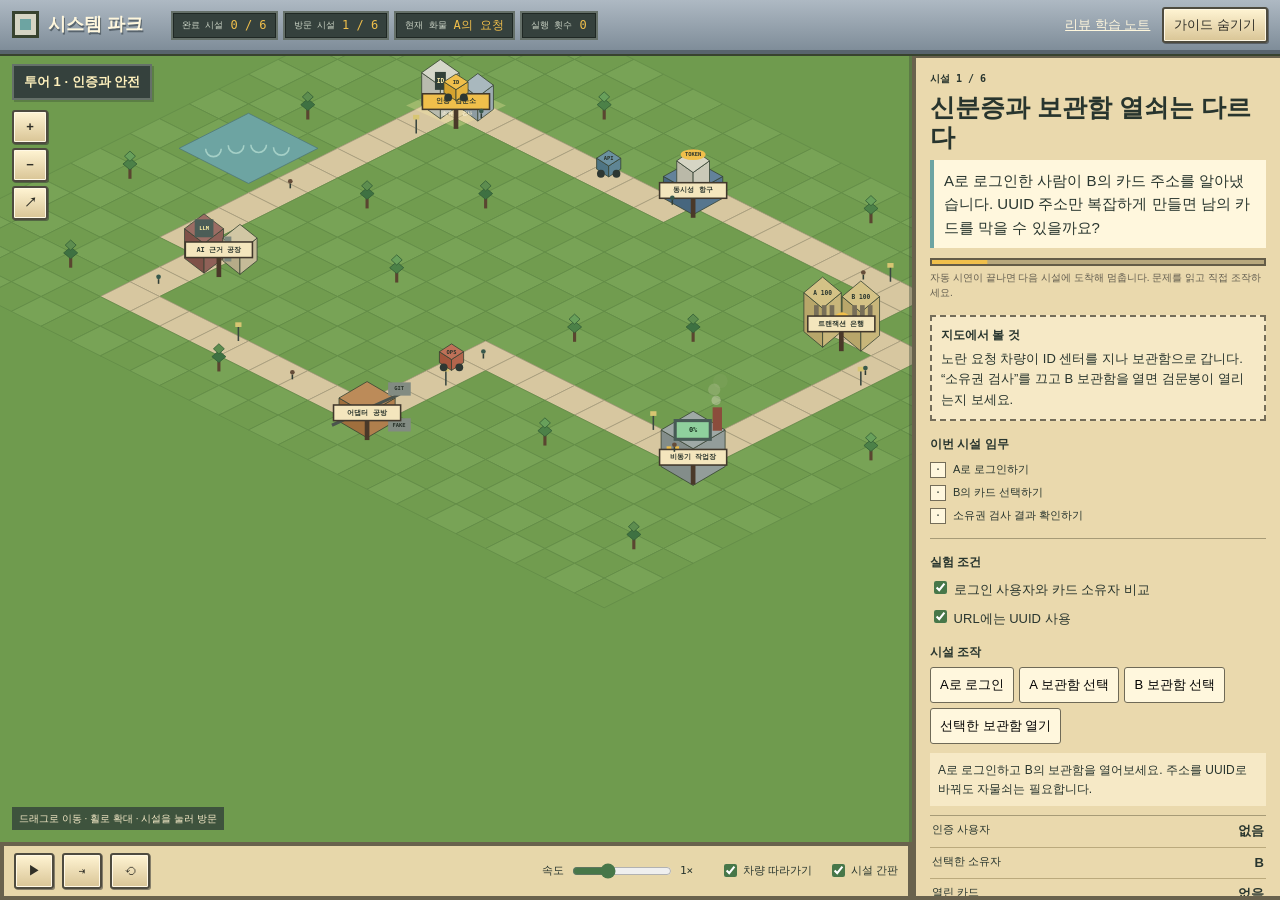
==== game.html @ 492c65b8 "Publish KTC4 review learning site" ====
<!doctype html><html lang="ko"><head><meta charset="utf-8"><meta name="viewport" content="width=device-width,initial-scale=1"><title>시스템 파크 · 만져보는 CS</title><link rel="stylesheet" href="./tokens.css"><link rel="stylesheet" href="./game.css"></head>
<body>
<header class="topbar"><a class="brand" href="./game.html"><span class="brand-mark"></span>시스템 파크</a><div class="hud"><span><small>완료 시설</small><b id="completed">0 / 6</b></span><span><small>방문 시설</small><b id="visited">1 / 6</b></span><span><small>현재 화물</small><b id="cargo">요청 A·B</b></span><span><small>실행 횟수</small><b id="runs">0</b></span></div><a class="notes" href="./" aria-label="리뷰 학습 노트"><span class="notes-full">리뷰 학습 노트</span><span class="notes-short" aria-hidden="true">노트</span></a><button id="guideToggle">가이드 숨기기</button></header>
<main class="park-shell">
 <section class="stage" aria-label="등각 투영 시스템 공원">
  <canvas id="park" role="img" aria-label="여섯 개 백엔드 시설이 도로로 연결된 시스템 공원"></canvas>
  <div class="act-name" id="actName">투어 1 · 인증과 안전</div>
  <div class="zoom"><button id="zoomIn" aria-label="확대">+</button><button id="zoomOut" aria-label="축소">−</button><button id="zoomFit" aria-label="공원 전체 보기">↗</button></div>
  <div class="map-help">드래그로 이동 · 휠로 확대 · 시설을 눌러 방문</div>
 </section>
 <aside class="guide" id="guide">
  <div class="stop"><span id="stopNo">시설 1 / 6</span><button id="guideClose" aria-label="가이드 닫기">×</button></div>
  <h1 id="title"></h1><p class="lead" id="problem"></p>
  <div class="progress"><i id="progressBar"></i></div><p class="reading-stop">자동 시연이 끝나면 다음 시설에 도착해 멈춥니다. 문제를 읽고 직접 조작하세요.</p>
  <section class="watch"><h2>지도에서 볼 것</h2><p id="observe"></p></section>
  <section class="mission"><h2>이번 시설 임무</h2><ol id="mission"></ol><p id="completeStamp" hidden>시설 이해 완료 · 다음 시설로 이동하세요.</p></section>
  <section class="settings"><h2>실험 조건</h2><div id="settings"></div></section>
  <section class="controls"><h2>시설 조작</h2><div id="actions"></div><p id="message" aria-live="polite"></p><dl id="metrics"></dl></section>
  <details><summary>왜 이렇게 되나요?</summary><p id="foundation"></p><p class="limit" id="limit"></p></details>
  <details><summary>학생 PR와 관련 자료</summary><div id="sources"></div></details>
  <section class="route"><h2>전체 노선 <small>시설을 눌러 이동</small></h2><nav id="stops" aria-label="전체 시설"></nav></section>
 </aside>
 <footer class="dock"><button id="play" aria-label="재생 또는 일시정지">❙❙</button><button id="next" aria-label="다음 시설">⇥</button><button id="restart" aria-label="투어 처음부터">⟲</button><label>속도 <input id="speed" type="range" min="0.5" max="2" step="0.5" value="1"><output id="speedOut">1×</output></label><label><input id="follow" type="checkbox" checked> 차량 따라가기</label><label><input id="signs" type="checkbox" checked> 시설 간판</label></footer>
</main>
<script type="module" src="./game.js"></script></body></html>
---- tokens.css ----
/* Hallmark · studied-DNA: ChipTycoon public reference · product: CS learning park
 * palette: grass + steel + parchment · typography: sturdy system sans + mono labels
 */
:root{
 --color-grass:#6f9b4e;--color-grass-dark:#5d8643;--color-grass-light:#7fa85b;
 --color-road:#d7c7a0;--color-road-edge:#a69b7d;--color-water:#6da4a2;
 --color-ink:#28352e;--color-muted:#687063;--color-paper:#f2e4bd;--color-paper-light:#fff7dd;
 --color-steel:#8795a2;--color-steel-dark:#58646d;--color-panel:#ead9ad;
 --color-accent:#f0bf4b;--color-accent-ink:#28352e;--color-danger:#b44f3b;--color-safe:#477749;--color-focus:#fff0a6;
 --color-wall:#d6d5c4;--color-wall-dark:#9ea399;--color-roof:#9d4b39;--color-shadow:#34453255;
 --color-toolbar-top:#aeb9c3;--color-toolbar-bottom:#7f8d99;--color-toolbar-shadow:#38432f;--color-hud:#35413d;--color-hud-edge:#657069;--color-hud-deep:#1f2824;--color-hud-copy:#fff5cf;--color-hud-muted:#cbd4c6;
 --color-button-top:#fff4d3;--color-button-bottom:#d9c596;--color-button-ink:#302f27;--color-button-edge:#4e4b3f;--color-button-shine:#fff8e5;--color-button-shadow:#3338;--color-map-label:#fff1bd;--color-map-help:#334139cc;--color-map-help-ink:#f8edca;
 --color-panel-edge:#69624d;--color-panel-shadow:#3f493a66;--color-progress-edge:#645c47;--color-progress-track:#b8a87d;--color-reading:#625d4f;--color-note-edge:#746d59;--color-note:#f6e9c6;--color-rule-soft:#a79b77;--color-rule-mid:#bbaa7d;--color-rule-detail:#a99e7c;--color-limit:#5a5143;--color-link:#385d42;--color-route-edge:#81785f;--color-route:#f4e6bd;--color-dock:#e7d7aa;
 --font-display:"Trebuchet MS","Segoe UI",Verdana,sans-serif;--font-body:"Trebuchet MS","Segoe UI",Verdana,sans-serif;--font-mono:Menlo,Consolas,monospace;
 --space-xs:4px;--space-sm:8px;--space-md:12px;--space-lg:16px;--space-xl:24px;
 --text-xs:11px;--text-sm:13px;--text-md:15px;--text-lg:20px;--text-xl:28px;
 --radius-sm:3px;--rule:1px solid #6f6a57;--ease-out:cubic-bezier(.16,1,.3,1);--dur-fast:140ms;
}
---- game.css ----
/* Hallmark · macrostructure: isometric park + attached guide + HUD dock · tone: playful operational · anchor hue: grass green · theme: studied-DNA (source: ChipTycoon) · paper: #f2e4bd · accent: #f0bf4b · display/body: Trebuchet MS
 * studied: yes · pre-emit critique: P5 H5 E5 S5 R4 V5
 * contrast: pass (40–41) · nav: N7 · footer: Ft8 · slop: pass (42–49) · mobile: pass (34,49–57)
 */
*{box-sizing:border-box}html,body{margin:0;overflow-x:clip}body{font:var(--text-sm)/1.55 var(--font-body);color:var(--color-ink);background:var(--color-grass-dark)}button,input,select{font:inherit}button,a{white-space:nowrap}.topbar{height:54px;display:flex;align-items:center;gap:var(--space-md);padding:0 var(--space-md);background:linear-gradient(var(--color-toolbar-top),var(--color-toolbar-bottom));border-bottom:4px solid var(--color-steel-dark);box-shadow:0 2px 0 var(--color-toolbar-shadow);position:relative;z-index:5}.brand{display:flex;align-items:center;gap:9px;color:var(--color-paper-light);font-size:18px;font-weight:850;text-decoration:none;text-shadow:1px 2px var(--color-steel-dark)}.brand-mark{width:27px;height:27px;border:3px solid var(--color-toolbar-shadow);background:var(--color-water);box-shadow:inset 0 0 0 5px var(--color-wall)}.hud{display:flex;gap:5px;margin-left:16px}.hud span{display:flex;align-items:center;gap:7px;background:var(--color-hud);color:var(--color-hud-copy);border:2px solid var(--color-hud-edge);padding:4px 9px;box-shadow:inset 0 0 0 1px var(--color-hud-deep)}.hud small{font:9px var(--font-mono);color:var(--color-hud-muted)}.hud b{font:12px var(--font-mono);color:var(--color-accent)}.notes{margin-left:auto;color:var(--color-paper-light)}.notes-short{display:none}.topbar button,.dock button,.zoom button{border:2px solid var(--color-button-edge);border-radius:var(--radius-sm);background:linear-gradient(var(--color-button-top),var(--color-button-bottom));color:var(--color-button-ink);padding:6px 10px;box-shadow:inset 0 0 0 1px var(--color-button-shine),1px 1px var(--color-button-shadow);cursor:pointer}.topbar button:hover,.dock button:hover,.zoom button:hover{filter:brightness(1.07)}button:active{filter:brightness(.92)}button:disabled{opacity:.55;cursor:not-allowed;background:var(--color-wall)}button:focus-visible,a:focus-visible,input:focus-visible,select:focus-visible,summary:focus-visible{outline:2px solid var(--color-focus);outline-offset:1px}.park-shell{height:calc(100dvh - 54px);display:grid;grid-template-columns:minmax(0,1fr) 368px;grid-template-rows:minmax(0,1fr) 58px;position:relative}.stage{position:relative;min-width:0;overflow:hidden;background:var(--color-grass)}#park{display:block;width:100%;height:100%;image-rendering:pixelated;touch-action:none;cursor:grab}#park:active{cursor:grabbing}.act-name{position:absolute;left:12px;top:10px;background:var(--color-hud);color:var(--color-map-label);border:2px solid var(--color-hud-edge);padding:6px 10px;font-weight:750;box-shadow:2px 2px var(--color-shadow)}.zoom{position:absolute;left:12px;top:56px;display:grid;gap:4px}.zoom button{width:36px;height:34px;padding:0;font-weight:800}.map-help{position:absolute;left:12px;bottom:12px;background:var(--color-map-help);color:var(--color-map-help-ink);padding:4px 7px;font-size:10px}.guide{grid-column:2;grid-row:1/3;background:var(--color-panel);border:4px solid var(--color-panel-edge);border-right:0;padding:14px;overflow:auto;box-shadow:-3px 0 var(--color-panel-shadow);z-index:3}.guide.hidden{display:none}.park-shell:has(.guide.hidden){grid-template-columns:1fr}.stop{display:flex;justify-content:space-between;align-items:center;font:10px var(--font-mono);font-weight:800}.stop button{display:none;border:0;background:none;font-size:22px}.guide h1{font-size:25px;line-height:1.18;margin:7px 0 8px;overflow-wrap:anywhere;min-width:0}.lead{font-size:15px;background:var(--color-paper-light);border-left:4px solid var(--color-water);padding:9px 10px;margin:0}.progress{height:8px;border:2px solid var(--color-progress-edge);background:var(--color-progress-track);margin-top:10px}.progress i{display:block;height:100%;width:100%;background:var(--color-accent);transition:transform var(--dur-fast) var(--ease-out);transform-origin:left}.reading-stop{font-size:10px;color:var(--color-reading);margin:4px 0 14px}.guide h2{font-size:12px;margin:14px 0 5px}.watch{border:2px dashed var(--color-note-edge);background:var(--color-note);padding:9px}.watch h2{margin-top:0}.watch p{margin:0}.mission{border-bottom:1px solid var(--color-rule-soft);padding-bottom:10px}.mission ol{list-style:none;margin:0;padding:0}.mission li{display:flex;align-items:center;gap:7px;padding:3px 0;font-size:11px}.mission li span{display:inline-grid;place-items:center;width:16px;height:16px;border:1px solid var(--color-note-edge);background:var(--color-paper-light);font:10px var(--font-mono)}.mission li.done{color:var(--color-safe);text-decoration:line-through;text-decoration-thickness:1px}.mission li.done span{background:var(--color-safe);color:var(--color-paper-light)}#completeStamp{background:var(--color-safe);color:var(--color-paper-light);padding:7px;margin:7px 0 0;font-weight:750}.settings label{display:block;margin:7px 0}.settings select{width:100%;padding:6px;background:var(--color-paper-light);border:var(--rule);outline:2px solid transparent}.settings input,.dock input{accent-color:var(--color-safe)}#actions{display:flex;flex-wrap:wrap;gap:5px}#actions button{border:var(--rule);border-radius:var(--radius-sm);background:var(--color-paper-light);padding:7px 9px;cursor:pointer}#actions button:not(:disabled):hover{background:var(--color-button-shine)}#actions button:disabled{opacity:.55;cursor:not-allowed;background:var(--color-wall)}#message{min-height:44px;background:var(--color-note);padding:8px;margin:9px 0;font-size:12px}#metrics{margin:0;border-top:1px solid var(--color-rule-soft)}#metrics div{display:flex;justify-content:space-between;border-bottom:1px solid var(--color-rule-mid);padding:5px 2px}#metrics dt{font-size:11px}#metrics dd{margin:0;font-weight:750;font-variant-numeric:tabular-nums}.guide details{border-top:1px solid var(--color-rule-detail);margin-top:13px;padding-top:9px}.guide summary{cursor:pointer;font-weight:750}.guide details p{font-size:12px}.limit{color:var(--color-limit)}.guide details a{display:block;color:var(--color-link);margin:7px 0}.route h2{display:flex;justify-content:space-between}.route h2 small{font-weight:400}.route nav{display:grid;grid-template-columns:minmax(0,1fr) minmax(0,1fr);gap:4px}.route button{border:1px solid var(--color-route-edge);background:var(--color-route);text-align:left;padding:6px;font-size:11px;cursor:pointer}.route button[aria-current=step]{background:var(--color-accent);color:var(--color-accent-ink);font-weight:800}.route button.seen:before{content:'✓ ';color:var(--color-safe)}.dock{grid-column:1;grid-row:2;display:flex;align-items:center;gap:8px;background:var(--color-dock);border:4px solid var(--color-panel-edge);padding:7px 10px;z-index:4}.dock button{min-width:40px}.dock label{display:flex;align-items:center;gap:6px;margin-left:12px;font-size:11px}.dock label:first-of-type{margin-left:auto}.dock input[type=range]{width:100px}.dock output{font-family:var(--font-mono);width:24px}.dock input[type=checkbox]{margin:0}.guide-reopen{position:absolute;right:12px;top:12px;z-index:8}
@media(max-width:900px){.park-shell{grid-template-columns:minmax(0,1fr) 310px}.hud span:nth-child(2),.hud span:nth-child(3){display:none}.guide{padding:11px}.guide h1{font-size:21px}}
@media(max-width:650px){.topbar{height:58px;padding:0 8px}.brand{font-size:15px}.brand-mark{width:22px;height:22px}.hud{margin-left:auto}.hud span{padding:3px 5px}.hud small,#guideToggle{display:none}.notes-full{display:none}.notes-short{display:inline}.park-shell{height:auto;display:block}.stage{height:58dvh;min-height:410px}.guide{border:0;border-top:4px solid var(--color-panel-edge);box-shadow:none;max-height:none}.guide.hidden{display:block}.stop button{display:block}.dock{position:sticky;bottom:0;height:auto;min-height:56px;border-width:3px;display:flex;flex-wrap:wrap;padding:6px}.dock label{margin-left:4px}.dock label:first-of-type{margin-left:auto}.dock label:nth-of-type(n+2){display:none}.dock input[type=range]{width:78px}.map-help{display:none}.route nav{grid-template-columns:minmax(0,1fr) minmax(0,1fr)}.guide h1{font-size:23px}}
@media(max-width:360px){.dock button{min-width:34px;padding:5px}.dock label{font-size:0}.dock output{font-size:11px}.route nav{grid-template-columns:1fr}}
@media(prefers-reduced-motion:reduce){*{transition:none!important}}
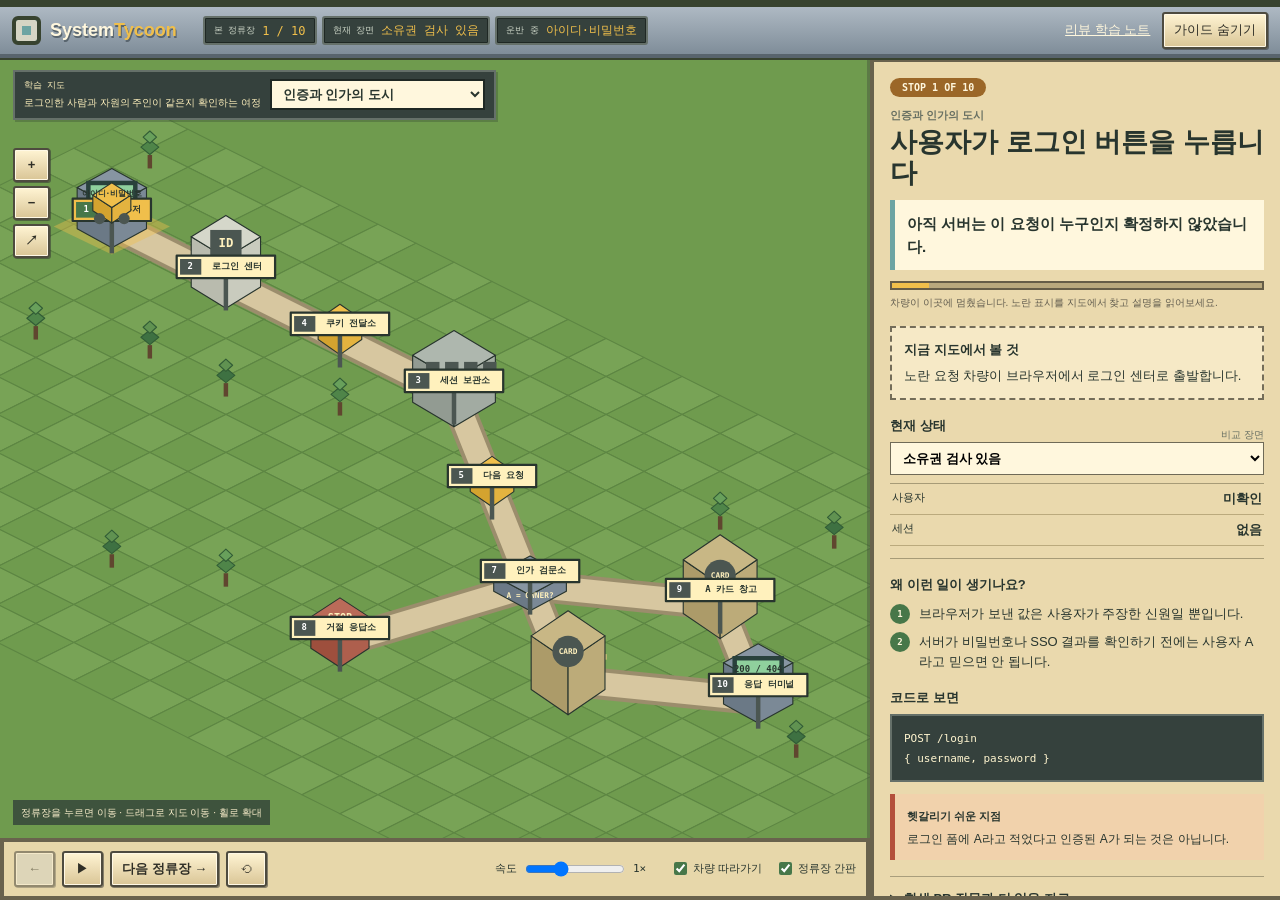
==== commit 03f7041f: "Redesign concepts as guided process maps" ====
--- a/game.html
+++ b/game.html
@@ -1,25 +1,39 @@
-<!doctype html><html lang="ko"><head><meta charset="utf-8"><meta name="viewport" content="width=device-width,initial-scale=1"><title>시스템 파크 · 만져보는 CS</title><link rel="stylesheet" href="./tokens.css"><link rel="stylesheet" href="./game.css"></head>
+<!doctype html>
+<html lang="ko">
+<head>
+ <meta charset="utf-8">
+ <meta name="viewport" content="width=device-width,initial-scale=1">
+ <title>시스템 타이쿤 · 한 장의 지도로 배우는 백엔드</title>
+ <link rel="stylesheet" href="./tokens.css">
+ <link rel="stylesheet" href="./game.css">
+</head>
 <body>
-<header class="topbar"><a class="brand" href="./game.html"><span class="brand-mark"></span>시스템 파크</a><div class="hud"><span><small>완료 시설</small><b id="completed">0 / 6</b></span><span><small>방문 시설</small><b id="visited">1 / 6</b></span><span><small>현재 화물</small><b id="cargo">요청 A·B</b></span><span><small>실행 횟수</small><b id="runs">0</b></span></div><a class="notes" href="./" aria-label="리뷰 학습 노트"><span class="notes-full">리뷰 학습 노트</span><span class="notes-short" aria-hidden="true">노트</span></a><button id="guideToggle">가이드 숨기기</button></header>
-<main class="park-shell">
- <section class="stage" aria-label="등각 투영 시스템 공원">
-  <canvas id="park" role="img" aria-label="여섯 개 백엔드 시설이 도로로 연결된 시스템 공원"></canvas>
-  <div class="act-name" id="actName">투어 1 · 인증과 안전</div>
-  <div class="zoom"><button id="zoomIn" aria-label="확대">+</button><button id="zoomOut" aria-label="축소">−</button><button id="zoomFit" aria-label="공원 전체 보기">↗</button></div>
-  <div class="map-help">드래그로 이동 · 휠로 확대 · 시설을 눌러 방문</div>
- </section>
- <aside class="guide" id="guide">
-  <div class="stop"><span id="stopNo">시설 1 / 6</span><button id="guideClose" aria-label="가이드 닫기">×</button></div>
-  <h1 id="title"></h1><p class="lead" id="problem"></p>
-  <div class="progress"><i id="progressBar"></i></div><p class="reading-stop">자동 시연이 끝나면 다음 시설에 도착해 멈춥니다. 문제를 읽고 직접 조작하세요.</p>
-  <section class="watch"><h2>지도에서 볼 것</h2><p id="observe"></p></section>
-  <section class="mission"><h2>이번 시설 임무</h2><ol id="mission"></ol><p id="completeStamp" hidden>시설 이해 완료 · 다음 시설로 이동하세요.</p></section>
-  <section class="settings"><h2>실험 조건</h2><div id="settings"></div></section>
-  <section class="controls"><h2>시설 조작</h2><div id="actions"></div><p id="message" aria-live="polite"></p><dl id="metrics"></dl></section>
-  <details><summary>왜 이렇게 되나요?</summary><p id="foundation"></p><p class="limit" id="limit"></p></details>
-  <details><summary>학생 PR와 관련 자료</summary><div id="sources"></div></details>
-  <section class="route"><h2>전체 노선 <small>시설을 눌러 이동</small></h2><nav id="stops" aria-label="전체 시설"></nav></section>
- </aside>
- <footer class="dock"><button id="play" aria-label="재생 또는 일시정지">❙❙</button><button id="next" aria-label="다음 시설">⇥</button><button id="restart" aria-label="투어 처음부터">⟲</button><label>속도 <input id="speed" type="range" min="0.5" max="2" step="0.5" value="1"><output id="speedOut">1×</output></label><label><input id="follow" type="checkbox" checked> 차량 따라가기</label><label><input id="signs" type="checkbox" checked> 시설 간판</label></footer>
-</main>
-<script type="module" src="./game.js"></script></body></html>
+ <header class="topbar">
+  <a class="brand" href="./game.html"><span class="brand-mark"></span><span>System<span>Tycoon</span></span></a>
+  <div class="hud"><span><small>본 정류장</small><b id="seenCount">1 / 10</b></span><span><small>현재 장면</small><b id="layerName">안전한 흐름</b></span><span><small>운반 중</small><b id="cargo">로그인 요청</b></span></div>
+  <a class="notes" href="./">리뷰 학습 노트</a><button id="guideToggle">가이드 숨기기</button>
+ </header>
+ <main class="tycoon-shell">
+  <section class="stage" aria-label="선택한 개념의 과정 지도">
+   <canvas id="park" role="img" aria-label="개념의 실행 흐름을 정류장별로 보여주는 등각 투영 지도"></canvas>
+   <div class="map-title"><label for="conceptSelect">학습 지도</label><select id="conceptSelect"></select><b id="mapSubtitle"></b></div>
+   <div class="zoom"><button id="zoomIn" aria-label="확대">+</button><button id="zoomOut" aria-label="축소">−</button><button id="zoomFit" aria-label="지도 전체 보기">↗</button></div>
+   <div class="map-help">정류장을 누르면 이동 · 드래그로 지도 이동 · 휠로 확대</div>
+  </section>
+  <aside class="guide" id="guide">
+   <div class="stop-kicker"><span id="stopNo">STOP 1 OF 10</span><button id="guideClose" aria-label="가이드 닫기">×</button></div>
+   <p class="concept-name" id="conceptName"></p><h1 id="title"></h1><p class="lead" id="summary"></p>
+   <div class="progress" aria-hidden="true"><i id="progressBar"></i></div><p class="reading-stop">차량이 이곳에 멈췄습니다. 노란 표시를 지도에서 찾고 설명을 읽어보세요.</p>
+   <section class="watch"><h2>지금 지도에서 볼 것</h2><p id="observe"></p></section>
+   <section class="state-board"><div><h2>현재 상태</h2><label for="scenarioSelect">비교 장면</label></div><select id="scenarioSelect"></select><dl id="state"></dl></section>
+   <section class="explanation"><h2>왜 이런 일이 생기나요?</h2><div id="detail"></div></section>
+   <section class="code-card"><h2>코드로 보면</h2><pre><code id="code"></code></pre></section>
+   <aside class="pitfall"><strong>헷갈리기 쉬운 지점</strong><p id="pitfall"></p></aside>
+   <details class="sources"><summary>학생 PR 질문과 더 읽을 자료</summary><div id="sources"></div></details>
+   <section class="route"><h2>이 지도의 전체 과정 <small>정류장을 눌러 바로 이동</small></h2><nav id="stops" aria-label="전체 정류장"></nav></section>
+  </aside>
+  <footer class="dock"><button id="previous" aria-label="이전 정류장">←</button><button id="play" aria-label="자동 재생">▶</button><button id="next" aria-label="다음 정류장">다음 정류장 →</button><button id="restart" aria-label="현재 지도 처음부터">⟲</button><label>속도 <input id="speed" type="range" min="0.5" max="2" step="0.5" value="1"><output id="speedOut">1×</output></label><label><input id="follow" type="checkbox" checked> 차량 따라가기</label><label><input id="signs" type="checkbox" checked> 정류장 간판</label></footer>
+ </main>
+ <script type="module" src="./game.js"></script>
+</body>
+</html>
--- a/tokens.css
+++ b/tokens.css
@@ -10,6 +10,7 @@
  --color-wall:#d6d5c4;--color-wall-dark:#9ea399;--color-roof:#9d4b39;--color-shadow:#34453255;
  --color-toolbar-top:#aeb9c3;--color-toolbar-bottom:#7f8d99;--color-toolbar-shadow:#38432f;--color-hud:#35413d;--color-hud-edge:#657069;--color-hud-deep:#1f2824;--color-hud-copy:#fff5cf;--color-hud-muted:#cbd4c6;
  --color-button-top:#fff4d3;--color-button-bottom:#d9c596;--color-button-ink:#302f27;--color-button-edge:#4e4b3f;--color-button-shine:#fff8e5;--color-button-shadow:#3338;--color-map-label:#fff1bd;--color-map-help:#334139cc;--color-map-help-ink:#f8edca;
+ --color-stop:#9b6728;--color-stop-ink:#fff7dd;--color-warning-paper:#f1d2ac;
  --color-panel-edge:#69624d;--color-panel-shadow:#3f493a66;--color-progress-edge:#645c47;--color-progress-track:#b8a87d;--color-reading:#625d4f;--color-note-edge:#746d59;--color-note:#f6e9c6;--color-rule-soft:#a79b77;--color-rule-mid:#bbaa7d;--color-rule-detail:#a99e7c;--color-limit:#5a5143;--color-link:#385d42;--color-route-edge:#81785f;--color-route:#f4e6bd;--color-dock:#e7d7aa;
  --font-display:"Trebuchet MS","Segoe UI",Verdana,sans-serif;--font-body:"Trebuchet MS","Segoe UI",Verdana,sans-serif;--font-mono:Menlo,Consolas,monospace;
  --space-xs:4px;--space-sm:8px;--space-md:12px;--space-lg:16px;--space-xl:24px;
--- a/game.css
+++ b/game.css
@@ -1,9 +1,17 @@
-/* Hallmark · macrostructure: isometric park + attached guide + HUD dock · tone: playful operational · anchor hue: grass green · theme: studied-DNA (source: ChipTycoon) · paper: #f2e4bd · accent: #f0bf4b · display/body: Trebuchet MS
- * studied: yes · pre-emit critique: P5 H5 E5 S5 R4 V5
- * contrast: pass (40–41) · nav: N7 · footer: Ft8 · slop: pass (42–49) · mobile: pass (34,49–57)
+/* Hallmark · macrostructure: one concept process-map + attached reading guide · tone: playful operational · anchor hue: grass green · theme: studied-DNA (source: ChipTycoon) · paper: #f2e4bd · accent: #f0bf4b · display/body: Trebuchet MS
+ * studied: yes · pre-emit critique: P5 H5 E5 S5 R5 V5
+ * contrast: pass (40–41) · nav: N7 · footer: Ft8 · slop: pass (42–49) · honest: pass (46) · chrome: pass (47) · tokens: pass (48) · responsive: pass (49) · icons: pass (30) · mobile: pass (34,49,50–57)
  */
-*{box-sizing:border-box}html,body{margin:0;overflow-x:clip}body{font:var(--text-sm)/1.55 var(--font-body);color:var(--color-ink);background:var(--color-grass-dark)}button,input,select{font:inherit}button,a{white-space:nowrap}.topbar{height:54px;display:flex;align-items:center;gap:var(--space-md);padding:0 var(--space-md);background:linear-gradient(var(--color-toolbar-top),var(--color-toolbar-bottom));border-bottom:4px solid var(--color-steel-dark);box-shadow:0 2px 0 var(--color-toolbar-shadow);position:relative;z-index:5}.brand{display:flex;align-items:center;gap:9px;color:var(--color-paper-light);font-size:18px;font-weight:850;text-decoration:none;text-shadow:1px 2px var(--color-steel-dark)}.brand-mark{width:27px;height:27px;border:3px solid var(--color-toolbar-shadow);background:var(--color-water);box-shadow:inset 0 0 0 5px var(--color-wall)}.hud{display:flex;gap:5px;margin-left:16px}.hud span{display:flex;align-items:center;gap:7px;background:var(--color-hud);color:var(--color-hud-copy);border:2px solid var(--color-hud-edge);padding:4px 9px;box-shadow:inset 0 0 0 1px var(--color-hud-deep)}.hud small{font:9px var(--font-mono);color:var(--color-hud-muted)}.hud b{font:12px var(--font-mono);color:var(--color-accent)}.notes{margin-left:auto;color:var(--color-paper-light)}.notes-short{display:none}.topbar button,.dock button,.zoom button{border:2px solid var(--color-button-edge);border-radius:var(--radius-sm);background:linear-gradient(var(--color-button-top),var(--color-button-bottom));color:var(--color-button-ink);padding:6px 10px;box-shadow:inset 0 0 0 1px var(--color-button-shine),1px 1px var(--color-button-shadow);cursor:pointer}.topbar button:hover,.dock button:hover,.zoom button:hover{filter:brightness(1.07)}button:active{filter:brightness(.92)}button:disabled{opacity:.55;cursor:not-allowed;background:var(--color-wall)}button:focus-visible,a:focus-visible,input:focus-visible,select:focus-visible,summary:focus-visible{outline:2px solid var(--color-focus);outline-offset:1px}.park-shell{height:calc(100dvh - 54px);display:grid;grid-template-columns:minmax(0,1fr) 368px;grid-template-rows:minmax(0,1fr) 58px;position:relative}.stage{position:relative;min-width:0;overflow:hidden;background:var(--color-grass)}#park{display:block;width:100%;height:100%;image-rendering:pixelated;touch-action:none;cursor:grab}#park:active{cursor:grabbing}.act-name{position:absolute;left:12px;top:10px;background:var(--color-hud);color:var(--color-map-label);border:2px solid var(--color-hud-edge);padding:6px 10px;font-weight:750;box-shadow:2px 2px var(--color-shadow)}.zoom{position:absolute;left:12px;top:56px;display:grid;gap:4px}.zoom button{width:36px;height:34px;padding:0;font-weight:800}.map-help{position:absolute;left:12px;bottom:12px;background:var(--color-map-help);color:var(--color-map-help-ink);padding:4px 7px;font-size:10px}.guide{grid-column:2;grid-row:1/3;background:var(--color-panel);border:4px solid var(--color-panel-edge);border-right:0;padding:14px;overflow:auto;box-shadow:-3px 0 var(--color-panel-shadow);z-index:3}.guide.hidden{display:none}.park-shell:has(.guide.hidden){grid-template-columns:1fr}.stop{display:flex;justify-content:space-between;align-items:center;font:10px var(--font-mono);font-weight:800}.stop button{display:none;border:0;background:none;font-size:22px}.guide h1{font-size:25px;line-height:1.18;margin:7px 0 8px;overflow-wrap:anywhere;min-width:0}.lead{font-size:15px;background:var(--color-paper-light);border-left:4px solid var(--color-water);padding:9px 10px;margin:0}.progress{height:8px;border:2px solid var(--color-progress-edge);background:var(--color-progress-track);margin-top:10px}.progress i{display:block;height:100%;width:100%;background:var(--color-accent);transition:transform var(--dur-fast) var(--ease-out);transform-origin:left}.reading-stop{font-size:10px;color:var(--color-reading);margin:4px 0 14px}.guide h2{font-size:12px;margin:14px 0 5px}.watch{border:2px dashed var(--color-note-edge);background:var(--color-note);padding:9px}.watch h2{margin-top:0}.watch p{margin:0}.mission{border-bottom:1px solid var(--color-rule-soft);padding-bottom:10px}.mission ol{list-style:none;margin:0;padding:0}.mission li{display:flex;align-items:center;gap:7px;padding:3px 0;font-size:11px}.mission li span{display:inline-grid;place-items:center;width:16px;height:16px;border:1px solid var(--color-note-edge);background:var(--color-paper-light);font:10px var(--font-mono)}.mission li.done{color:var(--color-safe);text-decoration:line-through;text-decoration-thickness:1px}.mission li.done span{background:var(--color-safe);color:var(--color-paper-light)}#completeStamp{background:var(--color-safe);color:var(--color-paper-light);padding:7px;margin:7px 0 0;font-weight:750}.settings label{display:block;margin:7px 0}.settings select{width:100%;padding:6px;background:var(--color-paper-light);border:var(--rule);outline:2px solid transparent}.settings input,.dock input{accent-color:var(--color-safe)}#actions{display:flex;flex-wrap:wrap;gap:5px}#actions button{border:var(--rule);border-radius:var(--radius-sm);background:var(--color-paper-light);padding:7px 9px;cursor:pointer}#actions button:not(:disabled):hover{background:var(--color-button-shine)}#actions button:disabled{opacity:.55;cursor:not-allowed;background:var(--color-wall)}#message{min-height:44px;background:var(--color-note);padding:8px;margin:9px 0;font-size:12px}#metrics{margin:0;border-top:1px solid var(--color-rule-soft)}#metrics div{display:flex;justify-content:space-between;border-bottom:1px solid var(--color-rule-mid);padding:5px 2px}#metrics dt{font-size:11px}#metrics dd{margin:0;font-weight:750;font-variant-numeric:tabular-nums}.guide details{border-top:1px solid var(--color-rule-detail);margin-top:13px;padding-top:9px}.guide summary{cursor:pointer;font-weight:750}.guide details p{font-size:12px}.limit{color:var(--color-limit)}.guide details a{display:block;color:var(--color-link);margin:7px 0}.route h2{display:flex;justify-content:space-between}.route h2 small{font-weight:400}.route nav{display:grid;grid-template-columns:minmax(0,1fr) minmax(0,1fr);gap:4px}.route button{border:1px solid var(--color-route-edge);background:var(--color-route);text-align:left;padding:6px;font-size:11px;cursor:pointer}.route button[aria-current=step]{background:var(--color-accent);color:var(--color-accent-ink);font-weight:800}.route button.seen:before{content:'✓ ';color:var(--color-safe)}.dock{grid-column:1;grid-row:2;display:flex;align-items:center;gap:8px;background:var(--color-dock);border:4px solid var(--color-panel-edge);padding:7px 10px;z-index:4}.dock button{min-width:40px}.dock label{display:flex;align-items:center;gap:6px;margin-left:12px;font-size:11px}.dock label:first-of-type{margin-left:auto}.dock input[type=range]{width:100px}.dock output{font-family:var(--font-mono);width:24px}.dock input[type=checkbox]{margin:0}.guide-reopen{position:absolute;right:12px;top:12px;z-index:8}
-@media(max-width:900px){.park-shell{grid-template-columns:minmax(0,1fr) 310px}.hud span:nth-child(2),.hud span:nth-child(3){display:none}.guide{padding:11px}.guide h1{font-size:21px}}
-@media(max-width:650px){.topbar{height:58px;padding:0 8px}.brand{font-size:15px}.brand-mark{width:22px;height:22px}.hud{margin-left:auto}.hud span{padding:3px 5px}.hud small,#guideToggle{display:none}.notes-full{display:none}.notes-short{display:inline}.park-shell{height:auto;display:block}.stage{height:58dvh;min-height:410px}.guide{border:0;border-top:4px solid var(--color-panel-edge);box-shadow:none;max-height:none}.guide.hidden{display:block}.stop button{display:block}.dock{position:sticky;bottom:0;height:auto;min-height:56px;border-width:3px;display:flex;flex-wrap:wrap;padding:6px}.dock label{margin-left:4px}.dock label:first-of-type{margin-left:auto}.dock label:nth-of-type(n+2){display:none}.dock input[type=range]{width:78px}.map-help{display:none}.route nav{grid-template-columns:minmax(0,1fr) minmax(0,1fr)}.guide h1{font-size:23px}}
-@media(max-width:360px){.dock button{min-width:34px;padding:5px}.dock label{font-size:0}.dock output{font-size:11px}.route nav{grid-template-columns:1fr}}
+*{box-sizing:border-box}html,body{margin:0;overflow-x:clip}body{font:var(--text-sm)/1.55 var(--font-body);color:var(--color-ink);background:var(--color-grass-dark)}button,input,select{font:inherit}button,a{white-space:nowrap}button:focus-visible,a:focus-visible,input:focus-visible,select:focus-visible,summary:focus-visible{outline:3px solid var(--color-focus);outline-offset:2px}
+.topbar{height:58px;display:flex;align-items:center;gap:var(--space-md);padding:0 var(--space-md);background:linear-gradient(var(--color-toolbar-top),var(--color-toolbar-bottom));border-top:7px solid var(--color-toolbar-shadow);border-bottom:4px solid var(--color-steel-dark);box-shadow:0 2px 0 var(--color-toolbar-shadow);position:relative;z-index:5}.brand{display:flex;align-items:center;gap:9px;color:var(--color-paper-light);font-size:18px;font-weight:850;text-decoration:none;text-shadow:1px 2px var(--color-steel-dark)}.brand>span:last-child>span{color:var(--color-accent)}.brand-mark{width:29px;height:29px;border:4px solid var(--color-toolbar-shadow);border-radius:6px;background:var(--color-water);box-shadow:inset 0 0 0 6px var(--color-wall)}.hud{display:flex;gap:5px;margin-left:14px}.hud span{display:flex;align-items:center;gap:7px;background:var(--color-hud);color:var(--color-hud-copy);border:2px solid var(--color-hud-edge);border-radius:3px;padding:4px 9px;box-shadow:inset 0 0 0 1px var(--color-hud-deep)}.hud small{font:9px var(--font-mono);color:var(--color-hud-muted)}.hud b{font:12px var(--font-mono);color:var(--color-accent);max-width:170px;overflow:hidden;text-overflow:ellipsis}.notes{margin-left:auto;color:var(--color-paper-light)}
+.topbar button,.dock button,.zoom button{border:2px solid var(--color-button-edge);border-radius:var(--radius-sm);background:linear-gradient(var(--color-button-top),var(--color-button-bottom));color:var(--color-button-ink);padding:6px 10px;box-shadow:inset 0 0 0 1px var(--color-button-shine),1px 1px var(--color-button-shadow);cursor:pointer}.topbar button:hover,.dock button:hover,.zoom button:hover{filter:brightness(1.08)}button:active{filter:brightness(.92)}button:disabled{opacity:.55;cursor:not-allowed;background:var(--color-wall)}
+.tycoon-shell{height:calc(100dvh - 58px);display:grid;grid-template-columns:minmax(0,1fr) 410px;grid-template-rows:minmax(0,1fr) 62px;position:relative}.stage{position:relative;min-width:0;overflow:hidden;background:var(--color-grass)}#park{display:block;width:100%;height:100%;image-rendering:pixelated;touch-action:none;cursor:grab}#park:active{cursor:grabbing}.map-title{position:absolute;left:13px;top:12px;display:grid;grid-template-columns:auto minmax(210px,auto);gap:3px 9px;align-items:center;background:var(--color-hud);color:var(--color-map-label);border:2px solid var(--color-hud-edge);padding:7px 9px;box-shadow:2px 2px var(--color-shadow)}.map-title label{font:9px var(--font-mono);text-transform:uppercase}.map-title select{grid-row:1/3;grid-column:2;background:var(--color-paper-light);border:2px solid var(--color-hud-deep);padding:5px 25px 5px 7px;font-weight:800;color:var(--color-ink)}.map-title b{font-size:10px;max-width:320px;font-weight:500}.zoom{position:absolute;left:13px;top:90px;display:grid;gap:4px}.zoom button{width:37px;height:34px;padding:0;font-weight:800}.map-help{position:absolute;left:13px;bottom:13px;background:var(--color-map-help);color:var(--color-map-help-ink);padding:5px 8px;font-size:10px}
+.guide{grid-column:2;grid-row:1/3;background:var(--color-panel);border:4px solid var(--color-panel-edge);border-right:0;padding:16px 16px 28px;overflow:auto;box-shadow:-3px 0 var(--color-panel-shadow);z-index:3}.guide.hidden{display:none}.tycoon-shell:has(.guide.hidden){grid-template-columns:1fr}.stop-kicker{display:flex;justify-content:space-between;align-items:center}.stop-kicker span{display:inline-block;background:var(--color-stop);color:var(--color-stop-ink);border-radius:13px;padding:4px 12px;font:800 10px var(--font-mono)}.stop-kicker button{display:none;border:0;background:none;font-size:22px}.concept-name{margin:10px 0 -2px;color:var(--color-muted);font-weight:750;font-size:11px}.guide h1{font-size:27px;line-height:1.16;margin:5px 0 10px;overflow-wrap:anywhere;min-width:0}.lead{font-size:15px;font-weight:750;background:var(--color-paper-light);border-left:5px solid var(--color-water);padding:12px;margin:0}.progress{height:9px;border:2px solid var(--color-progress-edge);background:var(--color-progress-track);margin-top:11px}.progress i{display:block;height:100%;width:100%;background:var(--color-accent);transition:transform var(--dur-fast) var(--ease-out);transform-origin:left}.reading-stop{font-size:10px;color:var(--color-reading);margin:5px 0 15px}.guide h2{font-size:13px;margin:16px 0 6px}.watch{border:2px dashed var(--color-note-edge);background:var(--color-note);padding:12px}.watch h2{margin-top:0}.watch p{margin:0}
+.state-board{border-bottom:1px solid var(--color-rule-soft);padding-bottom:12px}.state-board>div{display:flex;justify-content:space-between;align-items:end}.state-board label{font-size:10px;color:var(--color-muted)}.state-board select{width:100%;padding:7px 8px;background:var(--color-paper-light);border:var(--rule);font-weight:750}.state-board dl{margin:8px 0 0;border-top:1px solid var(--color-rule-soft)}.state-board dl div{display:flex;justify-content:space-between;gap:10px;border-bottom:1px solid var(--color-rule-mid);padding:5px 2px}.state-board dt{font-size:11px}.state-board dd{margin:0;font-weight:800;font-family:var(--font-mono);text-align:right}
+.explanation p{display:grid;grid-template-columns:21px minmax(0,1fr);gap:8px;margin:8px 0}.explanation p span{width:20px;height:20px;display:grid;place-items:center;background:var(--color-safe);color:var(--color-paper-light);font:800 9px var(--font-mono);border-radius:50%}.code-card pre{margin:0;background:var(--color-hud);color:var(--color-hud-copy);border:2px solid var(--color-hud-edge);padding:12px;overflow:auto;white-space:pre-wrap}.code-card code{font:11px/1.55 var(--font-mono)}.pitfall{margin-top:12px;padding:12px;background:var(--color-warning-paper);border-left:5px solid var(--color-danger)}.pitfall strong{font-size:11px}.pitfall p{margin:3px 0 0;font-size:12px}.sources{border-top:1px solid var(--color-rule-detail);margin-top:16px;padding-top:12px}.sources summary{cursor:pointer;font-weight:800}.sources a{display:block;color:var(--color-link);margin:8px 0;white-space:normal}
+.route{border-top:2px solid var(--color-rule-soft);margin-top:16px}.route h2{display:flex;justify-content:space-between;align-items:baseline}.route h2 small{font-weight:400;font-size:9px}.route nav{display:grid;grid-template-columns:minmax(0,1fr) minmax(0,1fr);gap:5px}.route button{display:grid;grid-template-columns:23px minmax(0,1fr);align-items:center;gap:5px;border:1px solid var(--color-route-edge);background:var(--color-route);text-align:left;padding:8px;font-size:10px;cursor:pointer;white-space:nowrap;min-width:0}.route button b{display:grid;place-items:center;width:20px;height:20px;background:var(--color-wall-dark);color:var(--color-paper-light);font:800 9px var(--font-mono)}.route button span{line-height:1.3;overflow:hidden;text-overflow:ellipsis}.route button[aria-current=step]{background:var(--color-accent);color:var(--color-accent-ink);font-weight:800}.route button[aria-current=step] b{background:var(--color-hud)}.route button.seen:not([aria-current=step]) b{background:var(--color-safe)}
+.dock{grid-column:1;grid-row:2;display:flex;align-items:center;gap:7px;background:var(--color-dock);border:4px solid var(--color-panel-edge);padding:7px 10px;z-index:4}.dock button{min-width:41px}.dock #next{font-weight:800}.dock label{display:flex;align-items:center;gap:6px;margin-left:10px;font-size:11px}.dock label:first-of-type{margin-left:auto}.dock input[type=range]{width:100px}.dock output{font-family:var(--font-mono);width:24px}.dock input[type=checkbox]{margin:0;accent-color:var(--color-safe)}
+@media(max-width:1040px){.tycoon-shell{grid-template-columns:minmax(0,1fr) 355px}.hud span:nth-child(3){display:none}.guide{padding:12px}.guide h1{font-size:23px}.map-title b{max-width:240px}}
+@media(max-width:680px){.topbar{height:58px;padding:0 8px}.brand{font-size:14px}.brand-mark{width:23px;height:23px}.hud{margin-left:auto}.hud span{padding:3px 6px}.hud span:not(:first-child),.hud small,#guideToggle{display:none}.notes{font-size:11px}.tycoon-shell{height:auto;display:block}.stage{height:58dvh;min-height:410px}.guide{border:0;border-top:4px solid var(--color-panel-edge);box-shadow:none;max-height:none;padding:15px}.guide.hidden{display:block}.stop-kicker button{display:block}.map-title{left:8px;right:8px;grid-template-columns:auto minmax(0,1fr)}.map-title select{min-width:0;width:100%}.map-title b{max-width:210px;white-space:nowrap;overflow:hidden;text-overflow:ellipsis}.zoom{left:8px;top:90px}.map-help{display:none}.dock{position:sticky;bottom:0;min-height:58px;border-width:3px;display:flex;flex-wrap:wrap;padding:6px}.dock #next{flex:1}.dock label{margin-left:3px}.dock label:first-of-type{margin-left:auto}.dock label:nth-of-type(n+2){display:none}.dock input[type=range]{width:72px}.route nav{grid-template-columns:1fr}.guide h1{font-size:25px}}
+@media(max-width:390px){.notes{display:none}.brand>span:last-child>span{display:none}.dock button{min-width:36px;padding:5px}.dock label{font-size:0}.dock output{font-size:10px}.guide{padding:13px}.lead{font-size:14px}}
 @media(prefers-reduced-motion:reduce){*{transition:none!important}}
